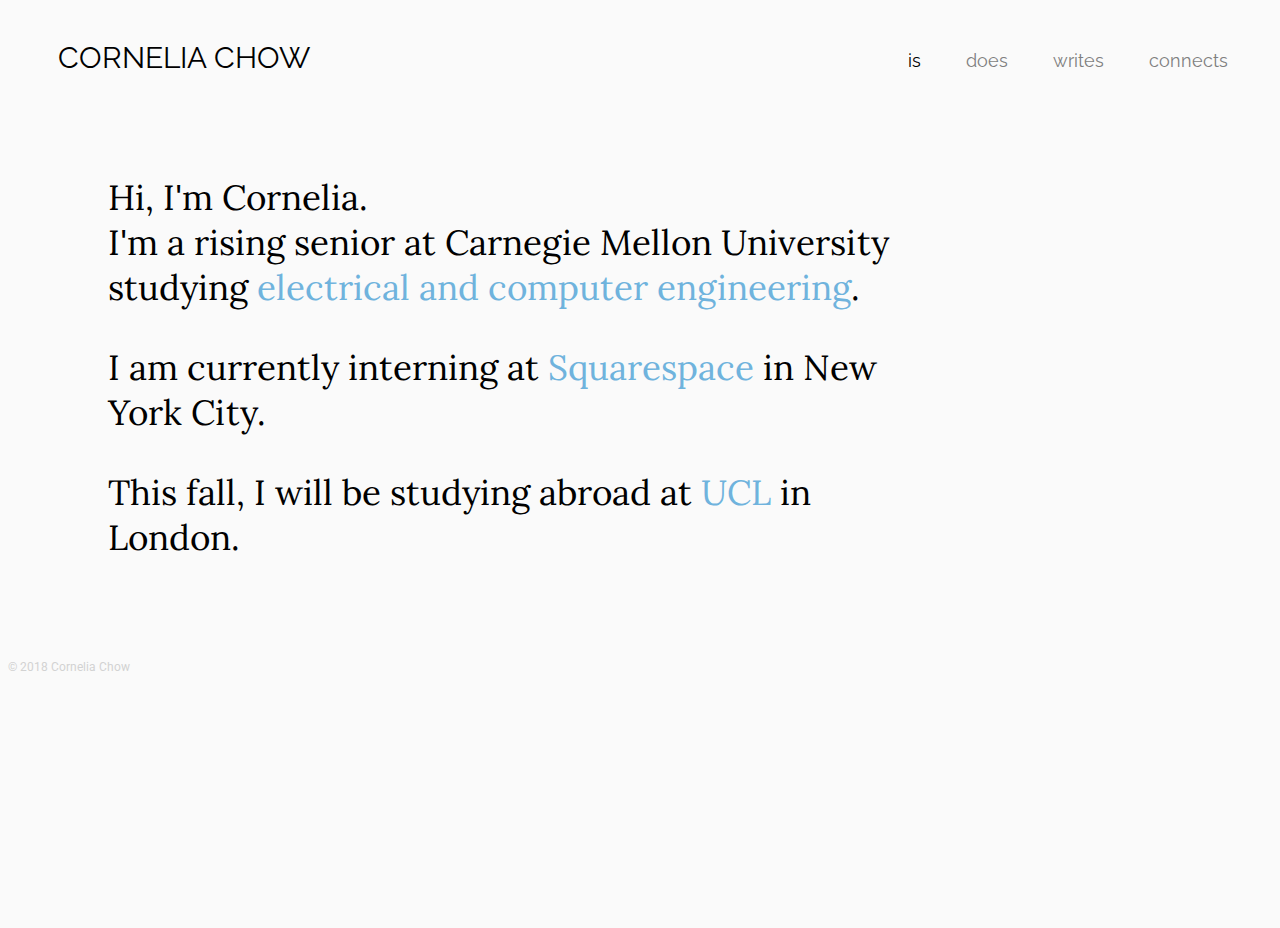
==== index.html @ 6d76d2f9 "updated footer anchor for homepage" ====
<!DOCTYPE html>
<html>
  <head>
    <title>Cornelia Chow</title>
    <meta charset="UTF-8">
    <meta name="viewport" content="width=device-width">
    <meta name="author" content="Cornelia Chow">
    <link rel="stylesheet" type="text/css" href="./css/index.css">
    <link href="https://fonts.googleapis.com/css?family=Raleway" rel="stylesheet">
    <link href="https://fonts.googleapis.com/css?family=Lora" rel="stylesheet">
    <link href="https://fonts.googleapis.com/css?family=Roboto" rel="stylesheet">
    <script src="https://ajax.googleapis.com/ajax/libs/jquery/3.3.1/jquery.min.js"></script>
    <script type="text/javascript" src="index.js"></script>
  </head>

  <body>
    <!-- progress scroll border -->
    <div class="border-top"></div>
    <div class="border-right"></div>
    <div class="border-bottom"></div>
    <div class="border-left"></div>

    <div class="header">
      <a href="/"><div class="logo unselectable">Cornelia Chow</div></a>
      <div class="nav unselectable" id="nav">
        <a href="javascript:void(0);" class="navCloseBtn" id="navCloseBtn" onclick="navClose()">&#10005;</a>
        <a href="javascript:void(0);" class="navOpenBtn" id="navOpenBtn" onclick="navOpen()">&#9776;</a>
        <a style="color: #000">is</a>
        <a href="works.html">does</a>
        <a href="blog.html">writes</a>
        <a href="connects.html">connects</a>
      </div>
    </div>
    
    <div id="main">
      <section id="intro">
        <p>Hi, I'm Cornelia.<br>
          I'm a rising senior at Carnegie Mellon University studying <a href="https://www.ece.cmu.edu/">electrical and computer engineering</a>.</p>
        <p>I am currently interning at <a href="https://www.squarespace.com/">Squarespace</a> in New York City.</p>
        <p>This fall, I will be studying abroad at <a href="http://www.ucl.ac.uk/">UCL</a> in London.</p>
      </section>

      <div id="footer">
        &copy; 2018 Cornelia Chow
      </div>
    </div>
  </body>
</html>
---- css/index.css ----
html {
  background-color: #fafafa;
}

body {
  height: 100vh;
  width: 100vw;
}

.unselectable {
  -webkit-touch-callout: none;
  -webkit-user-select: none;
  -khtml-user-select: none;
  -moz-user-select: none;
  -ms-user-select: none;
  user-select: none;
}

a:-webkit-any-link {
  color: inherit;
  cursor: pointer; 
  text-decoration: none;
}

.header {
  display: flex;
  justify-content: space-between;
  margin: 20px;
  /*position: fixed;*/
}

.logo {
  font-family: 'Raleway', sans-serif;
  font-size: 30px;
  text-transform: uppercase;
  margin: 20px 0 0 30px;
}

/* navigation start */
.nav {
  margin: 30px 20px 0px 0px;
  font-family: 'Raleway', sans-serif;
  font-size: 18px;
  color: #7f7f7f;
}
.nav a {
  margin: 0 20px 0 20px;
  text-decoration: none;
}
.nav a:hover {
  color: #6FB3DD;
}
.navOpenBtn,
.navCloseBtn {
  display: none;
  color: #000;
}

@media screen and (max-width: 800px) {
  .nav {
    float: right;
  }
  .nav a {
    display: none;
  }
  .nav a.navOpenBtn {
    float: right;
    display: block;
  }
  .nav a.navCloseBtn {
    float: right;
    display: none;
  }
  .nav.nav-open {
    position: relative;
  }
  .nav.nav-open a {
    float: none;
    display: block;
    text-align: right;
  }
  .nav.nav-open a.navOpenBtn {
    position: relative;
    right: 0;
    top: 0;
  }
}
/* navigation end */

#intro {
  margin: 100px;
  max-width: 800px;
  font-family: 'Lora', serif;
  font-size: 35px;
}
#intro a {
  color: #6FB3DD;
}

#connects {
  margin: 100px;
}

.social {
  width: 30px;
  height: 30px;
  margin: 10px;
}

#footer {
  positon: absolute;
  bottom: 8px;
  width: 100%;
  color: #d2d2d2;
  font-family: 'Roboto', sans-serif;
  font-size: 12px;
}


/* progress scroll border start */
.border-top,
.border-bottom {
  position: fixed;
  height: 8px;
  background-color: #6FB3DD;
  z-index: 900;
  width: 0%;
}

.border-right,
.border-left {
  position: fixed;
  width: 8px;
  background-color: #6FB3DD;
  z-index: 900;
  height: 0%;
}

.border-top {
  top: 0;
  left: 0;
}

.border-right {
  top: 0;
  right: 0;
}

.border-bottom {
  bottom: 0;
  right: 0;
}

.border-left {
  bottom: 0;
  left: 0;
}
/* progress scroll border end */
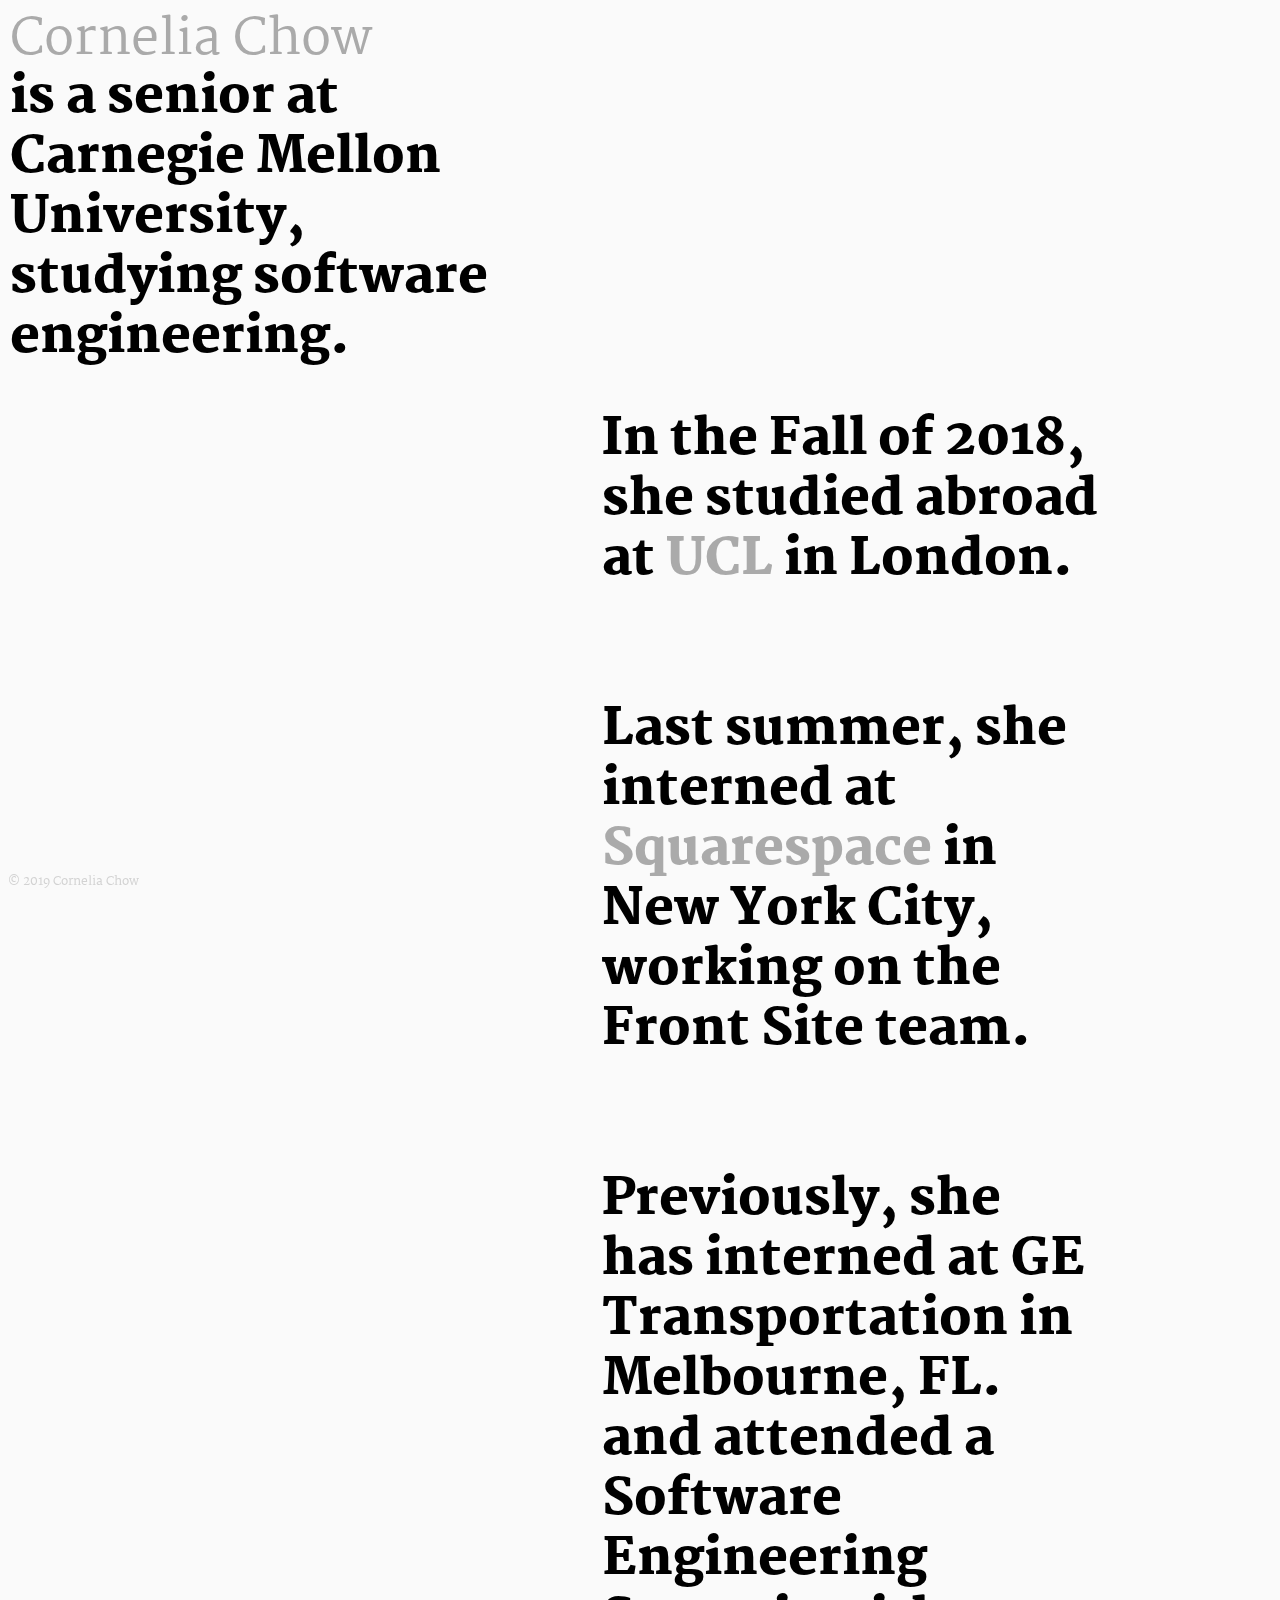
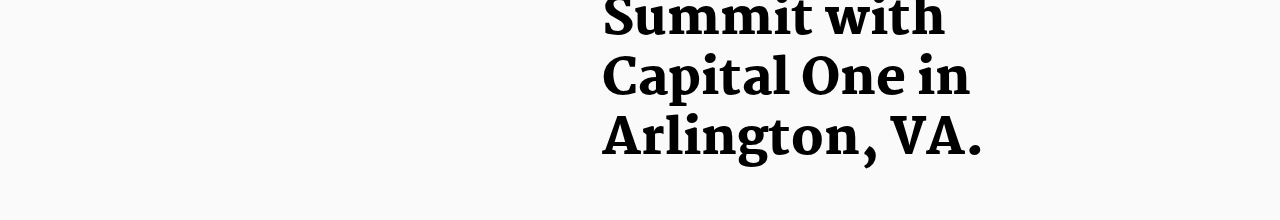
==== commit 1ad7d94c: "big overhaul - plain website, fixed logo scroll" ====
--- a/index.html
+++ b/index.html
@@ -6,11 +6,12 @@
     <meta name="viewport" content="width=device-width">
     <meta name="author" content="Cornelia Chow">
     <link rel="stylesheet" type="text/css" href="./css/index.css">
-    <link href="https://fonts.googleapis.com/css?family=Raleway" rel="stylesheet">
+    <link href="https://fonts.googleapis.com/css?family=Martel:900" rel="stylesheet">
     <link href="https://fonts.googleapis.com/css?family=Lora" rel="stylesheet">
     <link href="https://fonts.googleapis.com/css?family=Roboto" rel="stylesheet">
     <script src="https://ajax.googleapis.com/ajax/libs/jquery/3.3.1/jquery.min.js"></script>
-    <script type="text/javascript" src="index.js"></script>
+    <script type="text/javascript" src="./js/index.js"></script>
+    <link rel="icon" href="/img/favicon.PNG">
   </head>
 
   <body>
@@ -22,27 +23,37 @@
 
     <div class="header">
       <a href="/"><div class="logo unselectable">Cornelia Chow</div></a>
-      <div class="nav unselectable" id="nav">
+      <!-- <div class="nav unselectable" id="nav">
         <a href="javascript:void(0);" class="navCloseBtn" id="navCloseBtn" onclick="navClose()">&#10005;</a>
         <a href="javascript:void(0);" class="navOpenBtn" id="navOpenBtn" onclick="navOpen()">&#9776;</a>
         <a style="color: #000">is</a>
         <a href="works.html">does</a>
         <a href="blog.html">writes</a>
         <a href="connects.html">connects</a>
-      </div>
+      </div> -->
     </div>
     
-    <div id="main">
-      <section id="intro">
-        <p>Hi, I'm Cornelia.<br>
-          I'm a rising senior at Carnegie Mellon University studying <a href="https://www.ece.cmu.edu/">electrical and computer engineering</a>.</p>
-        <p>I am currently interning at <a href="https://www.squarespace.com/">Squarespace</a> in New York City.</p>
-        <p>This fall, I will be studying abroad at <a href="http://www.ucl.ac.uk/">UCL</a> in London.</p>
-      </section>
+    <div id="intro" class="body-content">
+      <p>is a senior at Carnegie Mellon University, studying software engineering.</p>
+    </div>
 
-      <div id="footer">
-        &copy; 2018 Cornelia Chow
+    <div class="column-right">
+      <div class="body-content">
+        <p>In the Fall of 2018, she studied abroad at <a href="www.ucl.ac.uk">UCL</a> in London.</p>
       </div>
+
+      <div class="body-content">
+        <p>Last summer, she interned at <a href="www.squarespace.com">Squarespace</a> in New York City, working on the Front Site team.</p>
+      </div>
+
+      <div class="body-content">
+          <p>Previously, she has interned at GE Transportation in Melbourne, FL.
+            and attended a Software Engineering Summit with Capital One in Arlington, VA.</p>
+        </div>
+    </div>
+    
+    <div id="footer">
+        &copy; 2019 Cornelia Chow
     </div>
   </body>
 </html>--- a/css/index.css
+++ b/css/index.css
@@ -5,6 +5,12 @@
 body {
   height: 100vh;
   width: 100vw;
+}
+
+@font-face {
+  font-family: "Frontage Regular";
+  src: url("css/fonts/Frontage-Regular.eot");
+  src: url("css/fonts/Frontage-Regular.otf") format("opentype");
 }
 
 .unselectable {
@@ -25,21 +31,28 @@
 .header {
   display: flex;
   justify-content: space-between;
-  margin: 20px;
-  /*position: fixed;*/
+  /* margin: 20px; */
+  /* position: fixed; */
 }
 
 .logo {
-  font-family: 'Raleway', sans-serif;
-  font-size: 30px;
-  text-transform: uppercase;
-  margin: 20px 0 0 30px;
+  box-sizing: border-box;
+  font-family: 'Martel', serif;
+  font-size: 50px;
+  /* text-transform: uppercase; */
+  /* font-weight: 900; */
+  position: fixed;
+  top: 0;
+  left: 0;
+  margin: 10px;
+  line-height: 1.2em;
+  color: #aaaaaa
 }
 
 /* navigation start */
-.nav {
+/* .nav {
   margin: 30px 20px 0px 0px;
-  font-family: 'Raleway', sans-serif;
+  font-family: 'Martel', serif;
   font-size: 18px;
   color: #7f7f7f;
 }
@@ -48,7 +61,7 @@
   text-decoration: none;
 }
 .nav a:hover {
-  color: #6FB3DD;
+  color: #FFF8AD;
 }
 .navOpenBtn,
 .navCloseBtn {
@@ -84,17 +97,28 @@
     right: 0;
     top: 0;
   }
-}
+} */
 /* navigation end */
 
-#intro {
-  margin: 100px;
-  max-width: 800px;
-  font-family: 'Lora', serif;
-  font-size: 35px;
+.column-right {
+  position: absolute;
+  left: 600px;
+  top: 350px;
 }
-#intro a {
-  color: #6FB3DD;
+
+.body-content {
+  display: flex;
+  left: 0;
+  top: 80px;
+  margin: 10px 0 0 2px;
+  max-width: 500px;
+  font-family: 'Martel', serif;
+  font-weight: 900;
+  font-size: 50px;
+  line-height: 1.2em;
+}
+.body-content a {
+  color: #aaaaaa;
 }
 
 #connects {
@@ -102,17 +126,17 @@
 }
 
 .social {
-  width: 30px;
-  height: 30px;
-  margin: 10px;
+  width: 50px;
+  height: 50px;
+  margin: 20px;
 }
 
 #footer {
-  positon: absolute;
+  position: fixed;
   bottom: 8px;
   width: 100%;
   color: #d2d2d2;
-  font-family: 'Roboto', sans-serif;
+  font-family: 'Martel', serif;
   font-size: 12px;
 }
 
@@ -122,7 +146,7 @@
 .border-bottom {
   position: fixed;
   height: 8px;
-  background-color: #6FB3DD;
+  background-color: #aaaaaa;
   z-index: 900;
   width: 0%;
 }
@@ -131,7 +155,7 @@
 .border-left {
   position: fixed;
   width: 8px;
-  background-color: #6FB3DD;
+  background-color: #aaaaaa;
   z-index: 900;
   height: 0%;
 }
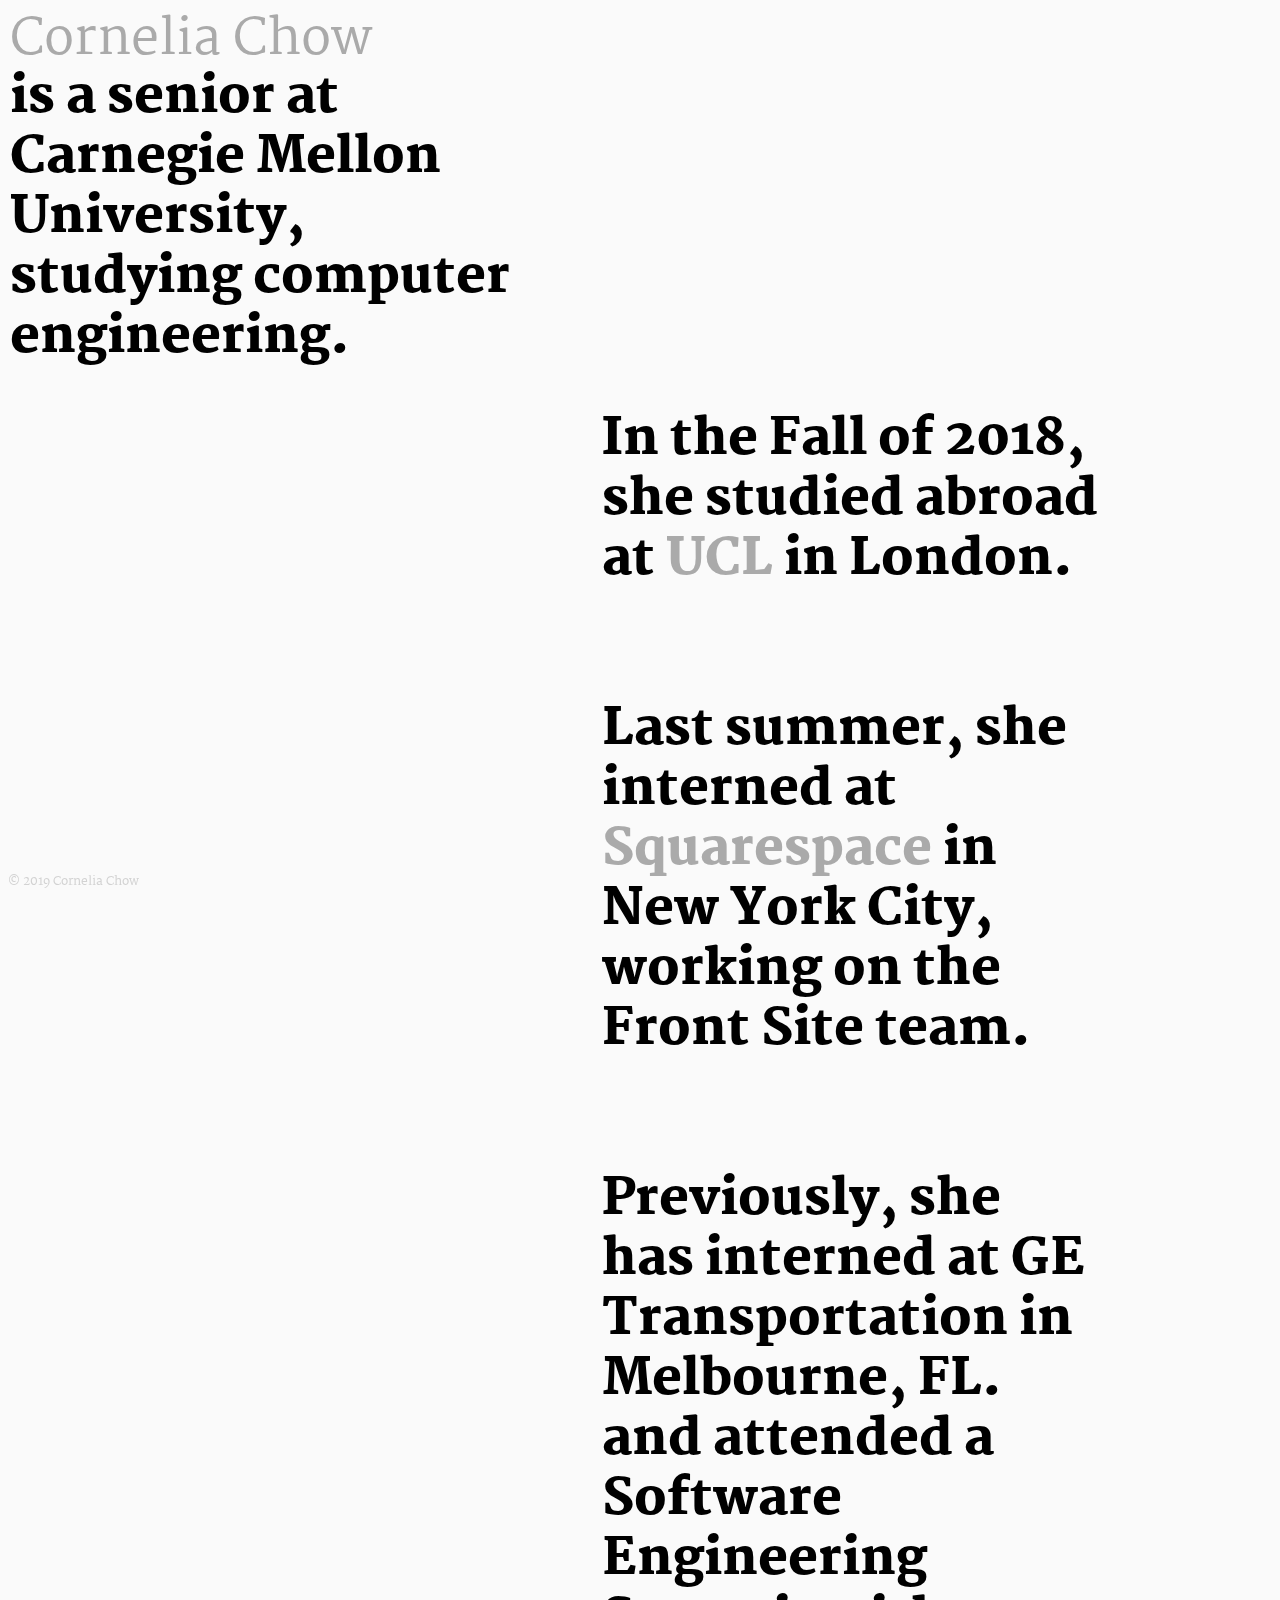
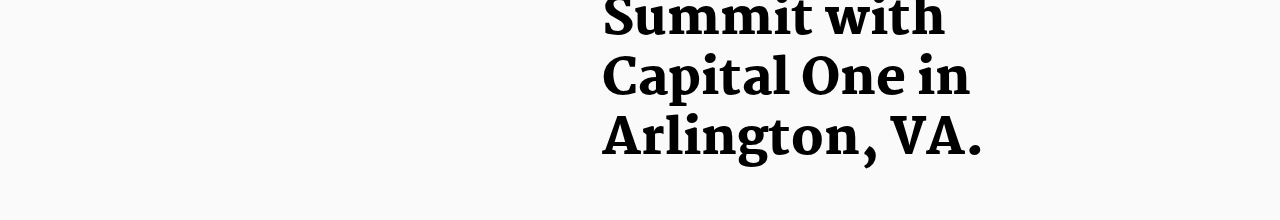
==== commit d2a5f253: "change intro text" ====
--- a/index.html
+++ b/index.html
@@ -34,7 +34,7 @@
     </div>
     
     <div id="intro" class="body-content">
-      <p>is a senior at Carnegie Mellon University, studying software engineering.</p>
+      <p>is a senior at Carnegie Mellon University, studying computer engineering.</p>
     </div>
 
     <div class="column-right">
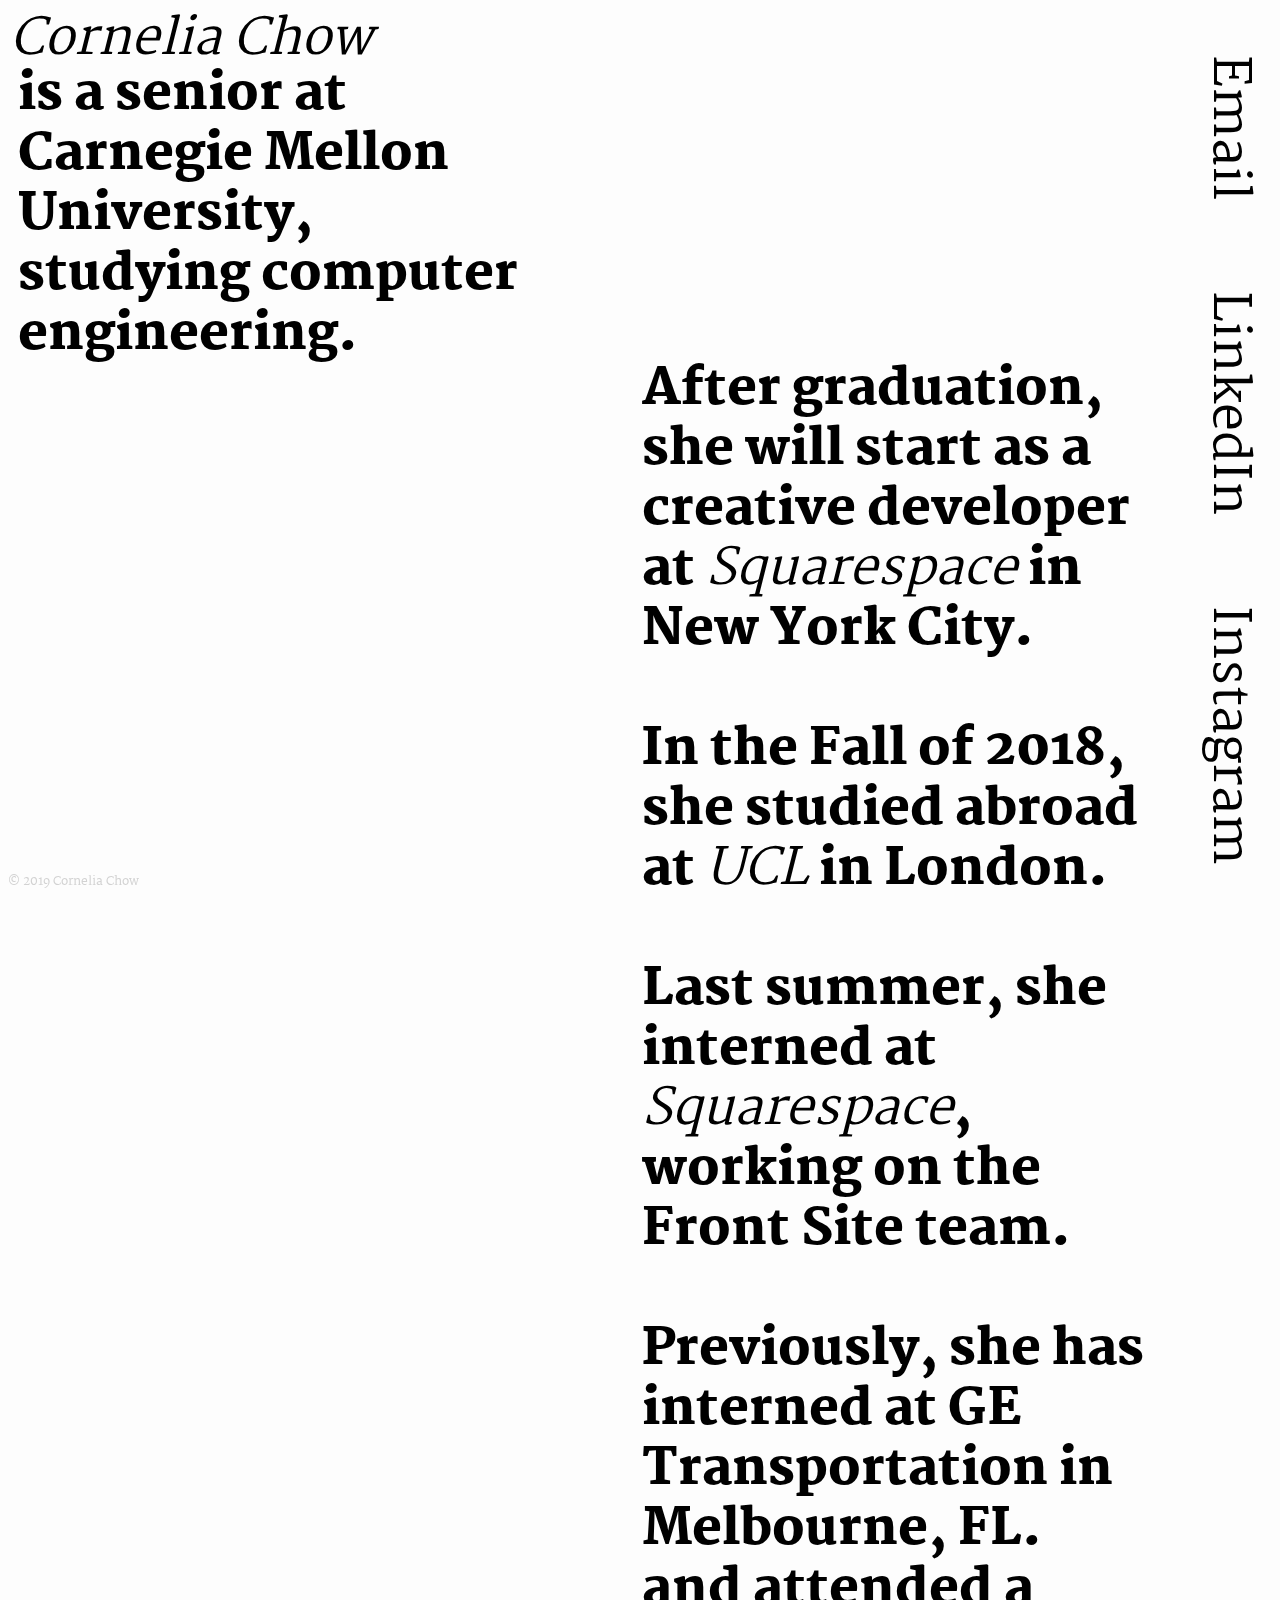
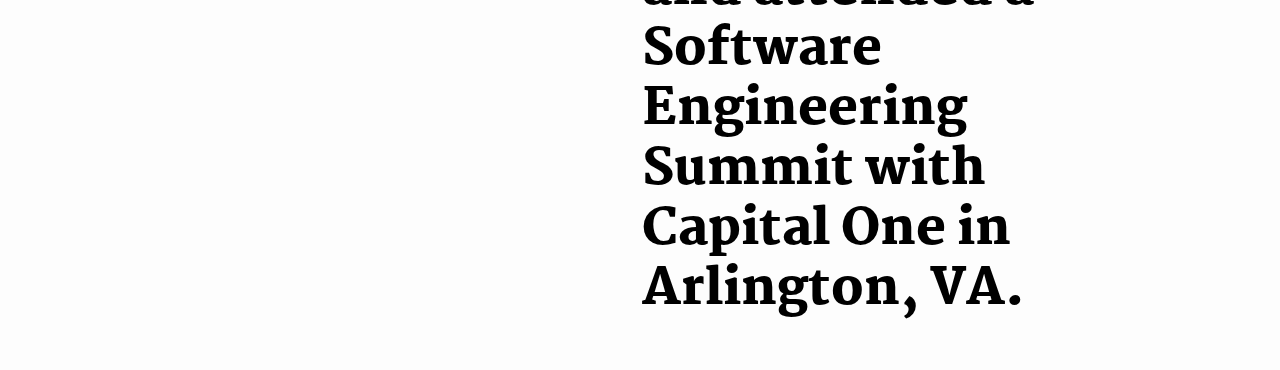
==== commit 464aa7ce: "update content, links, add social links" ====
--- a/index.html
+++ b/index.html
@@ -6,6 +6,7 @@
     <meta name="viewport" content="width=device-width">
     <meta name="author" content="Cornelia Chow">
     <link rel="stylesheet" type="text/css" href="./css/index.css">
+    <link href="https://fonts.googleapis.com/css?family=Martel:400" rel="stylesheet">
     <link href="https://fonts.googleapis.com/css?family=Martel:900" rel="stylesheet">
     <link href="https://fonts.googleapis.com/css?family=Lora" rel="stylesheet">
     <link href="https://fonts.googleapis.com/css?family=Roboto" rel="stylesheet">
@@ -23,14 +24,6 @@
 
     <div class="header">
       <a href="/"><div class="logo unselectable">Cornelia Chow</div></a>
-      <!-- <div class="nav unselectable" id="nav">
-        <a href="javascript:void(0);" class="navCloseBtn" id="navCloseBtn" onclick="navClose()">&#10005;</a>
-        <a href="javascript:void(0);" class="navOpenBtn" id="navOpenBtn" onclick="navOpen()">&#9776;</a>
-        <a style="color: #000">is</a>
-        <a href="works.html">does</a>
-        <a href="blog.html">writes</a>
-        <a href="connects.html">connects</a>
-      </div> -->
     </div>
     
     <div id="intro" class="body-content">
@@ -39,11 +32,15 @@
 
     <div class="column-right">
       <div class="body-content">
+        <p>After graduation, she will start as a creative developer at <a href="www.squarespace.com">Squarespace</a> in New York City.</p>
+      </div>
+
+      <div class="body-content">
         <p>In the Fall of 2018, she studied abroad at <a href="www.ucl.ac.uk">UCL</a> in London.</p>
       </div>
 
       <div class="body-content">
-        <p>Last summer, she interned at <a href="www.squarespace.com">Squarespace</a> in New York City, working on the Front Site team.</p>
+        <p>Last summer, she interned at <a href="www.squarespace.com">Squarespace</a>, working on the Front Site team.</p>
       </div>
 
       <div class="body-content">
@@ -51,6 +48,12 @@
             and attended a Software Engineering Summit with Capital One in Arlington, VA.</p>
         </div>
     </div>
+
+    <div class="social">
+      <a href="mailto:cornelia.chow@gmail.com">Email</a>
+      <a href="https://www.linkedin.com/in/chowcornelia">LinkedIn</a>
+      <a href="https://www.instagram.com/cornchow">Instagram</a>
+    </div>
     
     <div id="footer">
         &copy; 2019 Cornelia Chow
--- a/css/index.css
+++ b/css/index.css
@@ -1,5 +1,5 @@
 html {
-  background-color: #fafafa;
+  background-color: #fdfdfd;
 }
 
 body {
@@ -7,11 +7,15 @@
   width: 100vw;
 }
 
-@font-face {
+p {
+  margin-block-start: 0;
+}
+
+/* @font-face {
   font-family: "Frontage Regular";
   src: url("css/fonts/Frontage-Regular.eot");
   src: url("css/fonts/Frontage-Regular.otf") format("opentype");
-}
+} */
 
 .unselectable {
   -webkit-touch-callout: none;
@@ -31,104 +35,75 @@
 .header {
   display: flex;
   justify-content: space-between;
-  /* margin: 20px; */
-  /* position: fixed; */
 }
 
 .logo {
   box-sizing: border-box;
   font-family: 'Martel', serif;
   font-size: 50px;
-  /* text-transform: uppercase; */
-  /* font-weight: 900; */
+  font-style: italic;
+  font-weight: 400;
   position: fixed;
   top: 0;
   left: 0;
   margin: 10px;
   line-height: 1.2em;
-  color: #aaaaaa
 }
 
-/* navigation start */
-/* .nav {
-  margin: 30px 20px 0px 0px;
-  font-family: 'Martel', serif;
-  font-size: 18px;
-  color: #7f7f7f;
-}
-.nav a {
-  margin: 0 20px 0 20px;
-  text-decoration: none;
-}
-.nav a:hover {
-  color: #FFF8AD;
-}
-.navOpenBtn,
-.navCloseBtn {
-  display: none;
-  color: #000;
+.logo:hover {
+  font-style: normal;
 }
 
-@media screen and (max-width: 800px) {
-  .nav {
-    float: right;
-  }
-  .nav a {
-    display: none;
-  }
-  .nav a.navOpenBtn {
-    float: right;
-    display: block;
-  }
-  .nav a.navCloseBtn {
-    float: right;
-    display: none;
-  }
-  .nav.nav-open {
-    position: relative;
-  }
-  .nav.nav-open a {
-    float: none;
-    display: block;
-    text-align: right;
-  }
-  .nav.nav-open a.navOpenBtn {
-    position: relative;
-    right: 0;
-    top: 0;
-  }
-} */
-/* navigation end */
+#intro {
+  position: fixed;
+  margin: 10px;
+  top: 55px;
+  width: 40%;
+  max-width: 500px;
+}
 
 .column-right {
   position: absolute;
-  left: 600px;
+  left: 50%;
   top: 350px;
+  width: 40%;
+  max-width: 510px;
 }
 
 .body-content {
   display: flex;
-  left: 0;
   top: 80px;
   margin: 10px 0 0 2px;
-  max-width: 500px;
   font-family: 'Martel', serif;
   font-weight: 900;
   font-size: 50px;
   line-height: 1.2em;
 }
 .body-content a {
-  color: #aaaaaa;
+  font-weight: 400;
+  font-style: italic;
 }
-
-#connects {
-  margin: 100px;
+.body-content a:hover {
+  font-style: normal;
 }
 
 .social {
-  width: 50px;
-  height: 50px;
-  margin: 20px;
+  position: fixed;
+  right: 0;
+  top: 0;
+  margin: 10px;
+  height: 100%;
+  font-family: 'Martel', serif;
+  font-weight: 400;
+  font-size: 50px;
+  writing-mode: vertical-rl;
+  text-orientation: mixed;
+  display: flex;
+  justify-content: space-around;
+}
+
+.social a:hover {
+  font-style: italic;
 }
 
 #footer {
@@ -146,7 +121,7 @@
 .border-bottom {
   position: fixed;
   height: 8px;
-  background-color: #aaaaaa;
+  background-color: #FFF8AD;
   z-index: 900;
   width: 0%;
 }
@@ -155,7 +130,7 @@
 .border-left {
   position: fixed;
   width: 8px;
-  background-color: #aaaaaa;
+  background-color: #FFF8AD;
   z-index: 900;
   height: 0%;
 }
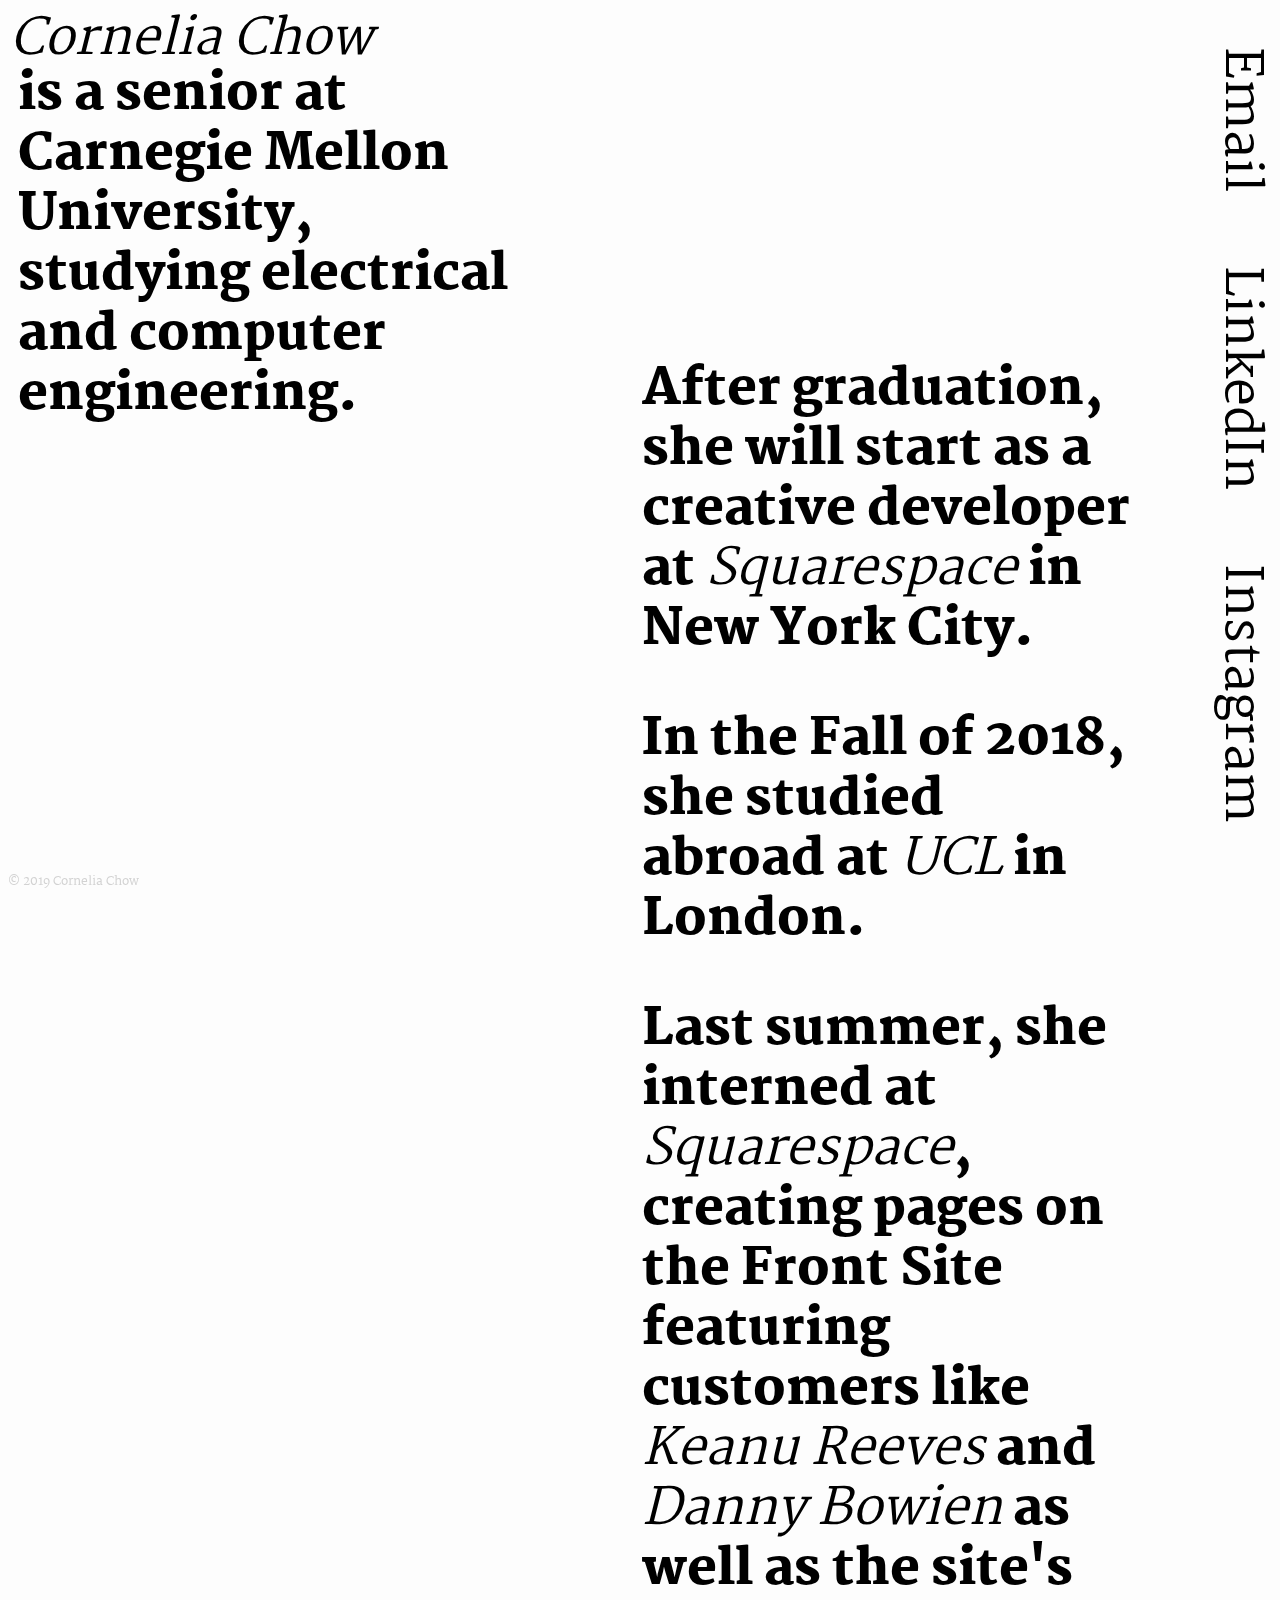
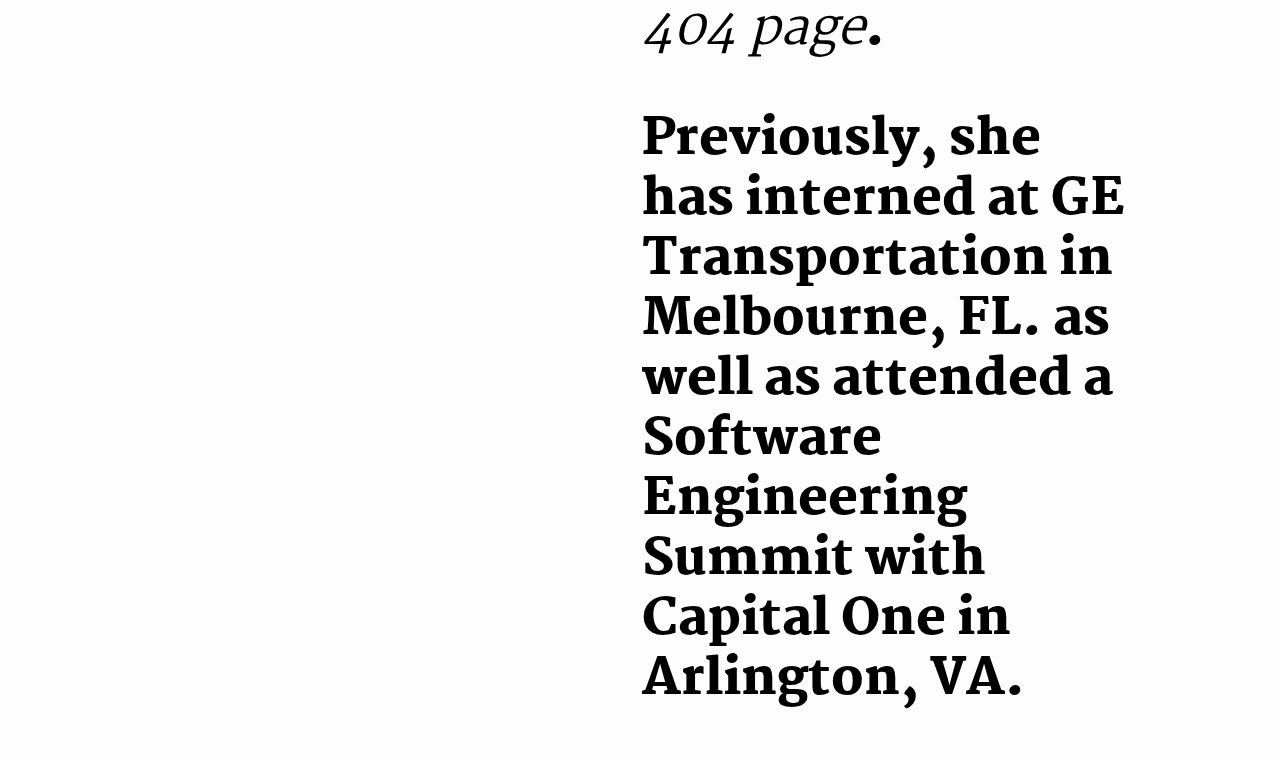
==== commit 4ef44bd9: "mobile version" ====
--- a/index.html
+++ b/index.html
@@ -22,37 +22,37 @@
     <div class="border-bottom"></div>
     <div class="border-left"></div>
 
-    <div class="header">
+    <div class="container">
       <a href="/"><div class="logo unselectable">Cornelia Chow</div></a>
-    </div>
     
-    <div id="intro" class="body-content">
-      <p>is a senior at Carnegie Mellon University, studying computer engineering.</p>
-    </div>
-
-    <div class="column-right">
-      <div class="body-content">
-        <p>After graduation, she will start as a creative developer at <a href="www.squarespace.com">Squarespace</a> in New York City.</p>
+      <div id="intro" class="body-content">
+        <p>is a senior at Carnegie Mellon University, studying electrical and computer engineering.</p>
       </div>
 
-      <div class="body-content">
-        <p>In the Fall of 2018, she studied abroad at <a href="www.ucl.ac.uk">UCL</a> in London.</p>
+      <div class="column-right">
+        <div class="body-content">
+          <p>After graduation, she will start as a creative developer at <a href="www.squarespace.com">Squarespace</a> in New York City.</p>
+        </div>
+
+        <div class="body-content">
+          <p>In the Fall of 2018, she studied abroad at <a href="www.ucl.ac.uk">UCL</a> in London.</p>
+        </div>
+
+        <div class="body-content">
+          <p>Last summer, she interned at <a href="www.squarespace.com">Squarespace</a>, creating pages on the Front Site featuring customers like <a href="https://www.squarespace.com/customers/keanu-reeves">Keanu Reeves</a> and <a href="https://www.squarespace.com/customers/Danny-Bowien">Danny Bowien</a> as well as the site's <a href="https://www.squarespace.com/moved">404 page</a>.</p>
+        </div>
+
+        <div class="body-content">
+            <p>Previously, she has interned at GE Transportation in Melbourne, FL.
+              as well as attended a Software Engineering Summit with Capital One in Arlington, VA.</p>
+        </div>
       </div>
 
-      <div class="body-content">
-        <p>Last summer, she interned at <a href="www.squarespace.com">Squarespace</a>, working on the Front Site team.</p>
+      <div class="social">
+        <a href="mailto:cornelia.chow@gmail.com">Email</a>
+        <a href="https://www.linkedin.com/in/chowcornelia">LinkedIn</a>
+        <a href="https://www.instagram.com/cornchow">Instagram</a>
       </div>
-
-      <div class="body-content">
-          <p>Previously, she has interned at GE Transportation in Melbourne, FL.
-            and attended a Software Engineering Summit with Capital One in Arlington, VA.</p>
-        </div>
-    </div>
-
-    <div class="social">
-      <a href="mailto:cornelia.chow@gmail.com">Email</a>
-      <a href="https://www.linkedin.com/in/chowcornelia">LinkedIn</a>
-      <a href="https://www.instagram.com/cornchow">Instagram</a>
     </div>
     
     <div id="footer">
--- a/css/index.css
+++ b/css/index.css
@@ -5,6 +5,7 @@
 body {
   height: 100vh;
   width: 100vw;
+  overflow-x: hidden;
 }
 
 p {
@@ -32,15 +33,15 @@
   text-decoration: none;
 }
 
-.header {
+.container {
   display: flex;
-  justify-content: space-between;
+  flex-direction: column;
 }
 
 .logo {
   box-sizing: border-box;
   font-family: 'Martel', serif;
-  font-size: 50px;
+  font-size: 35px;
   font-style: italic;
   font-weight: 400;
   position: fixed;
@@ -55,55 +56,92 @@
 }
 
 #intro {
-  position: fixed;
-  margin: 10px;
-  top: 55px;
-  width: 40%;
-  max-width: 500px;
-}
-
-.column-right {
-  position: absolute;
-  left: 50%;
-  top: 350px;
-  width: 40%;
-  max-width: 510px;
+  padding-top: 40px;
 }
 
 .body-content {
-  display: flex;
-  top: 80px;
-  margin: 10px 0 0 2px;
+  margin-left: 6px;
   font-family: 'Martel', serif;
   font-weight: 900;
-  font-size: 50px;
+  font-size: 35px;
   line-height: 1.2em;
+  width: calc(100% - 16px);
 }
+
 .body-content a {
   font-weight: 400;
   font-style: italic;
 }
-.body-content a:hover {
-  font-style: normal;
+
+.column-right {
+  position: relative;
 }
 
 .social {
-  position: fixed;
-  right: 0;
-  top: 0;
-  margin: 10px;
-  height: 100%;
+  box-sizing: border-box;
+  line-height: 1.2em;
+  margin: 0 0 0 6px;
+  padding-bottom: 50px;
   font-family: 'Martel', serif;
   font-weight: 400;
-  font-size: 50px;
-  writing-mode: vertical-rl;
-  text-orientation: mixed;
+  font-size: 35px;
   display: flex;
-  justify-content: space-around;
+  flex-direction: column;
 }
 
-.social a:hover {
-  font-style: italic;
+@media only screen and (min-width: 376px) {
+  .container {
+    flex-direction: column;
+  }
+
+  .logo {
+    font-size: 50px;
+  }
+
+  #intro {
+    position: fixed;
+    margin: 10px;
+    padding-top: 0;
+    top: 55px;
+    width: 40%;
+    max-width: 500px;
+  }
+
+  .column-right {
+    position: absolute;
+    left: 50%;
+    top: 350px;
+    width: 40%;
+    max-width: 510px;
+  }
+
+  .body-content {
+    top: 80px;
+    margin: 10px 0 0 2px;
+    font-size: 50px;
+  }
+
+  .body-content a:hover {
+    font-style: normal;
+  }
+
+  .social {
+    display: flex;
+    flex-direction: row;
+    justify-content: space-around;
+    position: fixed;
+    right: 0;
+    top: 0;
+    margin: 10px;
+    height: 100%;
+    font-size: 50px;
+    writing-mode: vertical-rl;
+    text-orientation: mixed;
+  }
+
+  .social a:hover {
+    font-style: italic;
+  }
 }
 
 #footer {
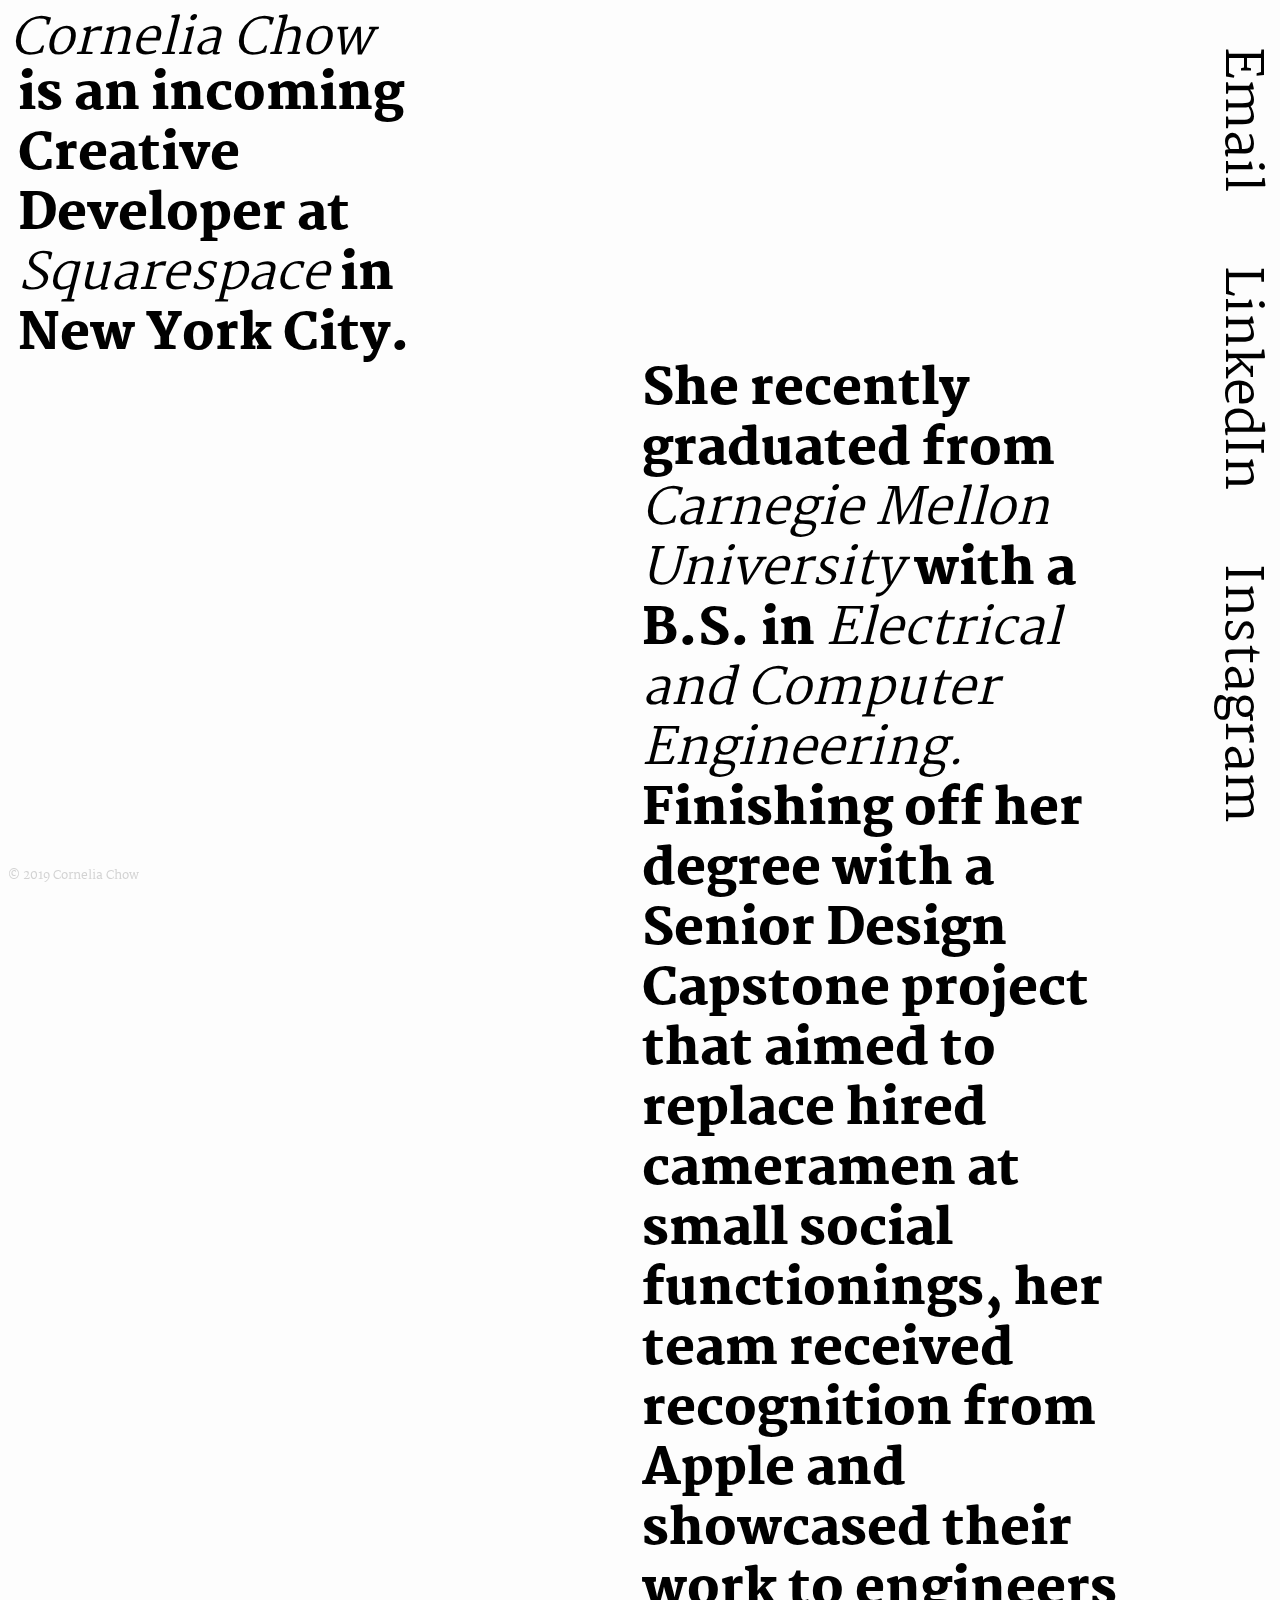
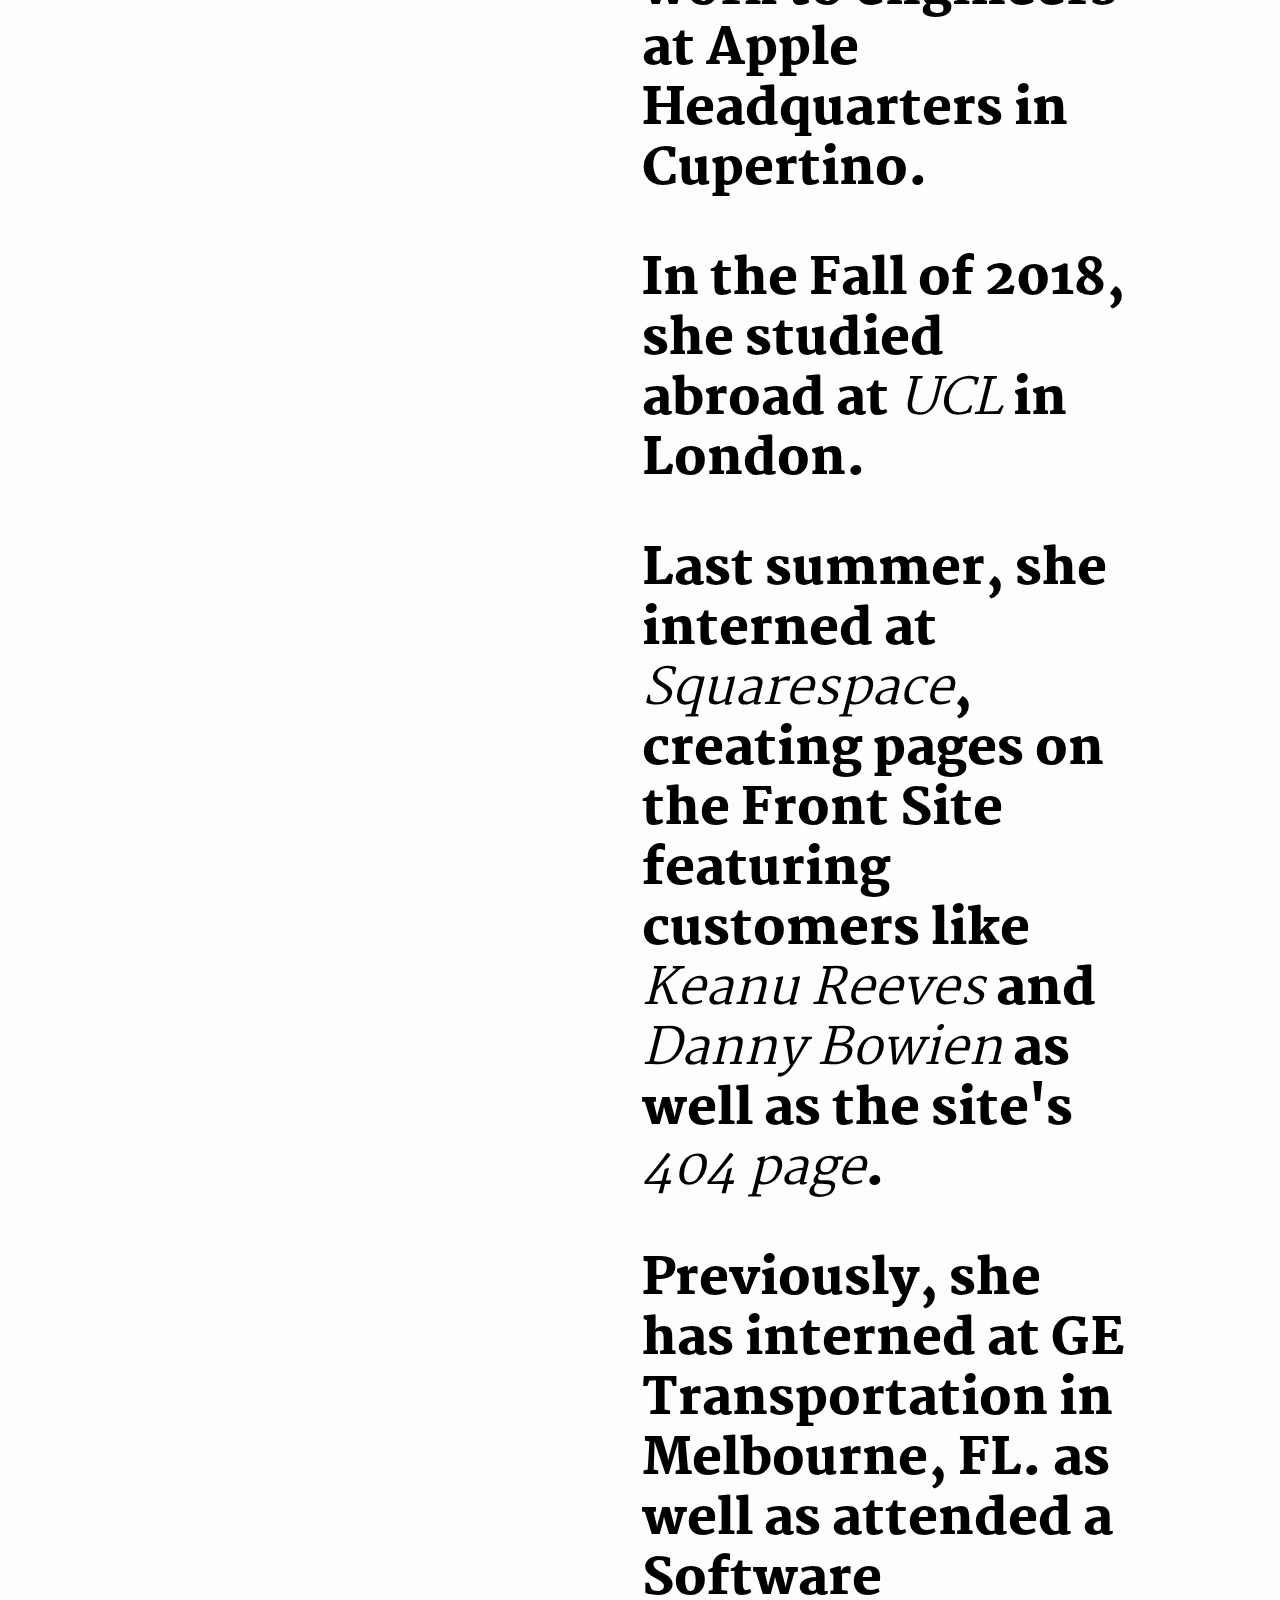
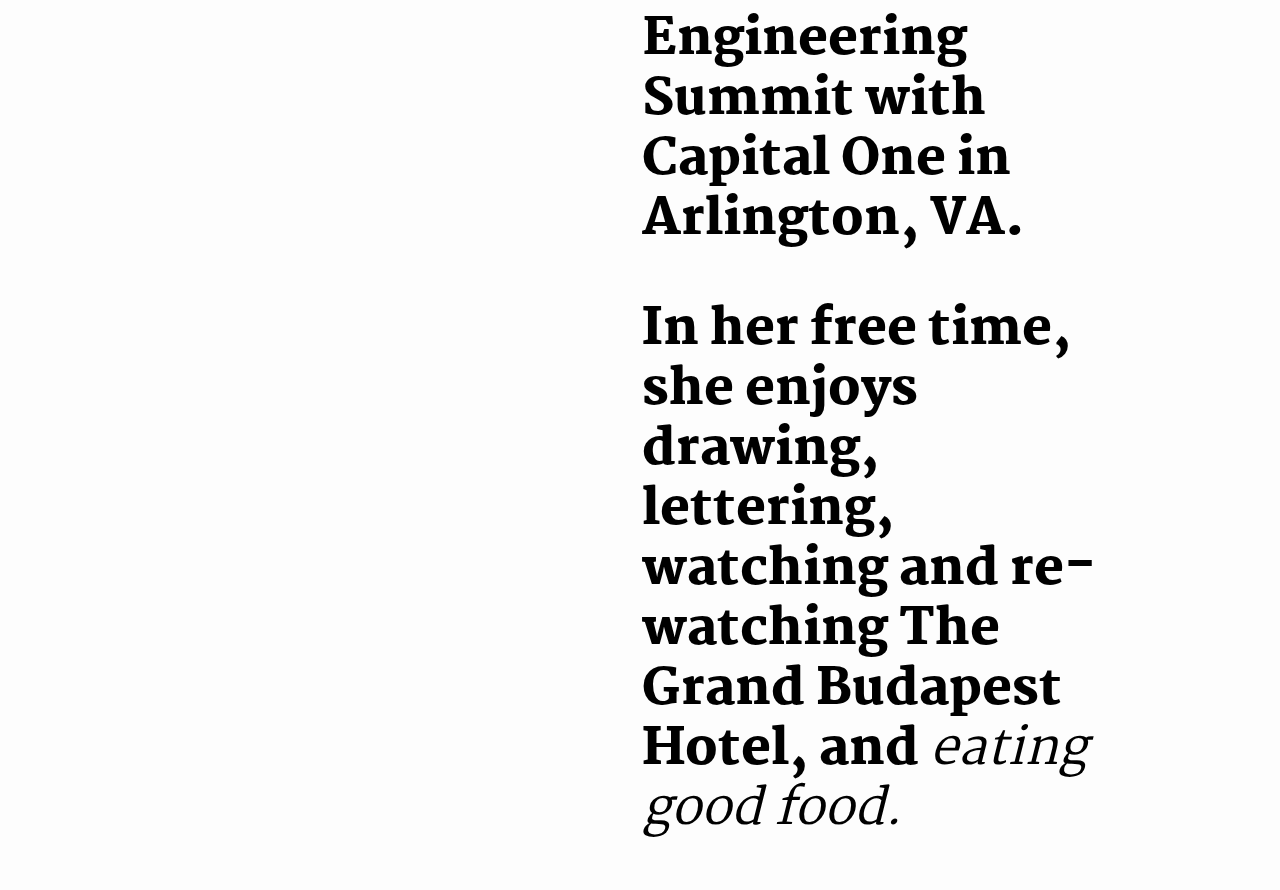
==== commit 9f0b6f1b: "graduated! updates to homepage" ====
--- a/index.html
+++ b/index.html
@@ -24,27 +24,32 @@
 
     <div class="container">
       <a href="/"><div class="logo unselectable">Cornelia Chow</div></a>
-    
+
       <div id="intro" class="body-content">
-        <p>is a senior at Carnegie Mellon University, studying electrical and computer engineering.</p>
+        <p>is an incoming Creative Developer at <a href="https://www.squarespace.com">Squarespace</a> in New York City.</p>
       </div>
 
       <div class="column-right">
         <div class="body-content">
-          <p>After graduation, she will start as a creative developer at <a href="www.squarespace.com">Squarespace</a> in New York City.</p>
+          <p>She recently graduated from <a href="https://www.cmu.edu">Carnegie Mellon University</a> with a B.S. in <a href="https://www.ece.cmu.edu/">Electrical and Computer Engineering.</a>
+            Finishing off her degree with a Senior Design Capstone project that aimed to replace hired cameramen at small social functionings, her team received recognition from Apple and showcased their work to engineers at Apple Headquarters in Cupertino.</p>
         </div>
 
         <div class="body-content">
-          <p>In the Fall of 2018, she studied abroad at <a href="www.ucl.ac.uk">UCL</a> in London.</p>
+          <p>In the Fall of 2018, she studied abroad at <a href="https://www.ucl.ac.uk">UCL</a> in London.</p>
         </div>
 
         <div class="body-content">
-          <p>Last summer, she interned at <a href="www.squarespace.com">Squarespace</a>, creating pages on the Front Site featuring customers like <a href="https://www.squarespace.com/customers/keanu-reeves">Keanu Reeves</a> and <a href="https://www.squarespace.com/customers/Danny-Bowien">Danny Bowien</a> as well as the site's <a href="https://www.squarespace.com/moved">404 page</a>.</p>
+          <p>Last summer, she interned at <a href="https://www.squarespace.com">Squarespace</a>, creating pages on the Front Site featuring customers like <a href="https://www.squarespace.com/customers/keanu-reeves">Keanu Reeves</a> and <a href="https://www.squarespace.com/customers/Danny-Bowien">Danny Bowien</a> as well as the site's <a href="https://www.squarespace.com/moved">404 page</a>.</p>
         </div>
 
         <div class="body-content">
-            <p>Previously, she has interned at GE Transportation in Melbourne, FL.
-              as well as attended a Software Engineering Summit with Capital One in Arlington, VA.</p>
+          <p>Previously, she has interned at GE Transportation in Melbourne, FL.
+            as well as attended a Software Engineering Summit with Capital One in Arlington, VA.</p>
+        </div>
+
+        <div class="body-content">
+          <p>In her free time, she enjoys drawing, lettering, watching and re-watching The Grand Budapest Hotel, and <a href="https://www.instagram.com/cornandotherfoods">eating good food.</a></p>
         </div>
       </div>
 
@@ -54,7 +59,7 @@
         <a href="https://www.instagram.com/cornchow">Instagram</a>
       </div>
     </div>
-    
+
     <div id="footer">
         &copy; 2019 Cornelia Chow
     </div>
--- a/css/index.css
+++ b/css/index.css
@@ -81,12 +81,20 @@
   box-sizing: border-box;
   line-height: 1.2em;
   margin: 0 0 0 6px;
-  padding-bottom: 50px;
+  padding-bottom: 1em;
   font-family: 'Martel', serif;
   font-weight: 400;
   font-size: 35px;
   display: flex;
   flex-direction: column;
+}
+
+#footer {
+  margin-bottom: 8px;
+  width: 100%;
+  color: #d2d2d2;
+  font-family: 'Martel', serif;
+  font-size: 12px;
 }
 
 @media only screen and (min-width: 376px) {
@@ -142,15 +150,12 @@
   .social a:hover {
     font-style: italic;
   }
-}
-
-#footer {
-  position: fixed;
-  bottom: 8px;
-  width: 100%;
-  color: #d2d2d2;
-  font-family: 'Martel', serif;
-  font-size: 12px;
+
+  #footer {
+    position: fixed;
+    bottom: 6px;
+    padding: 0;
+  }
 }
 
 
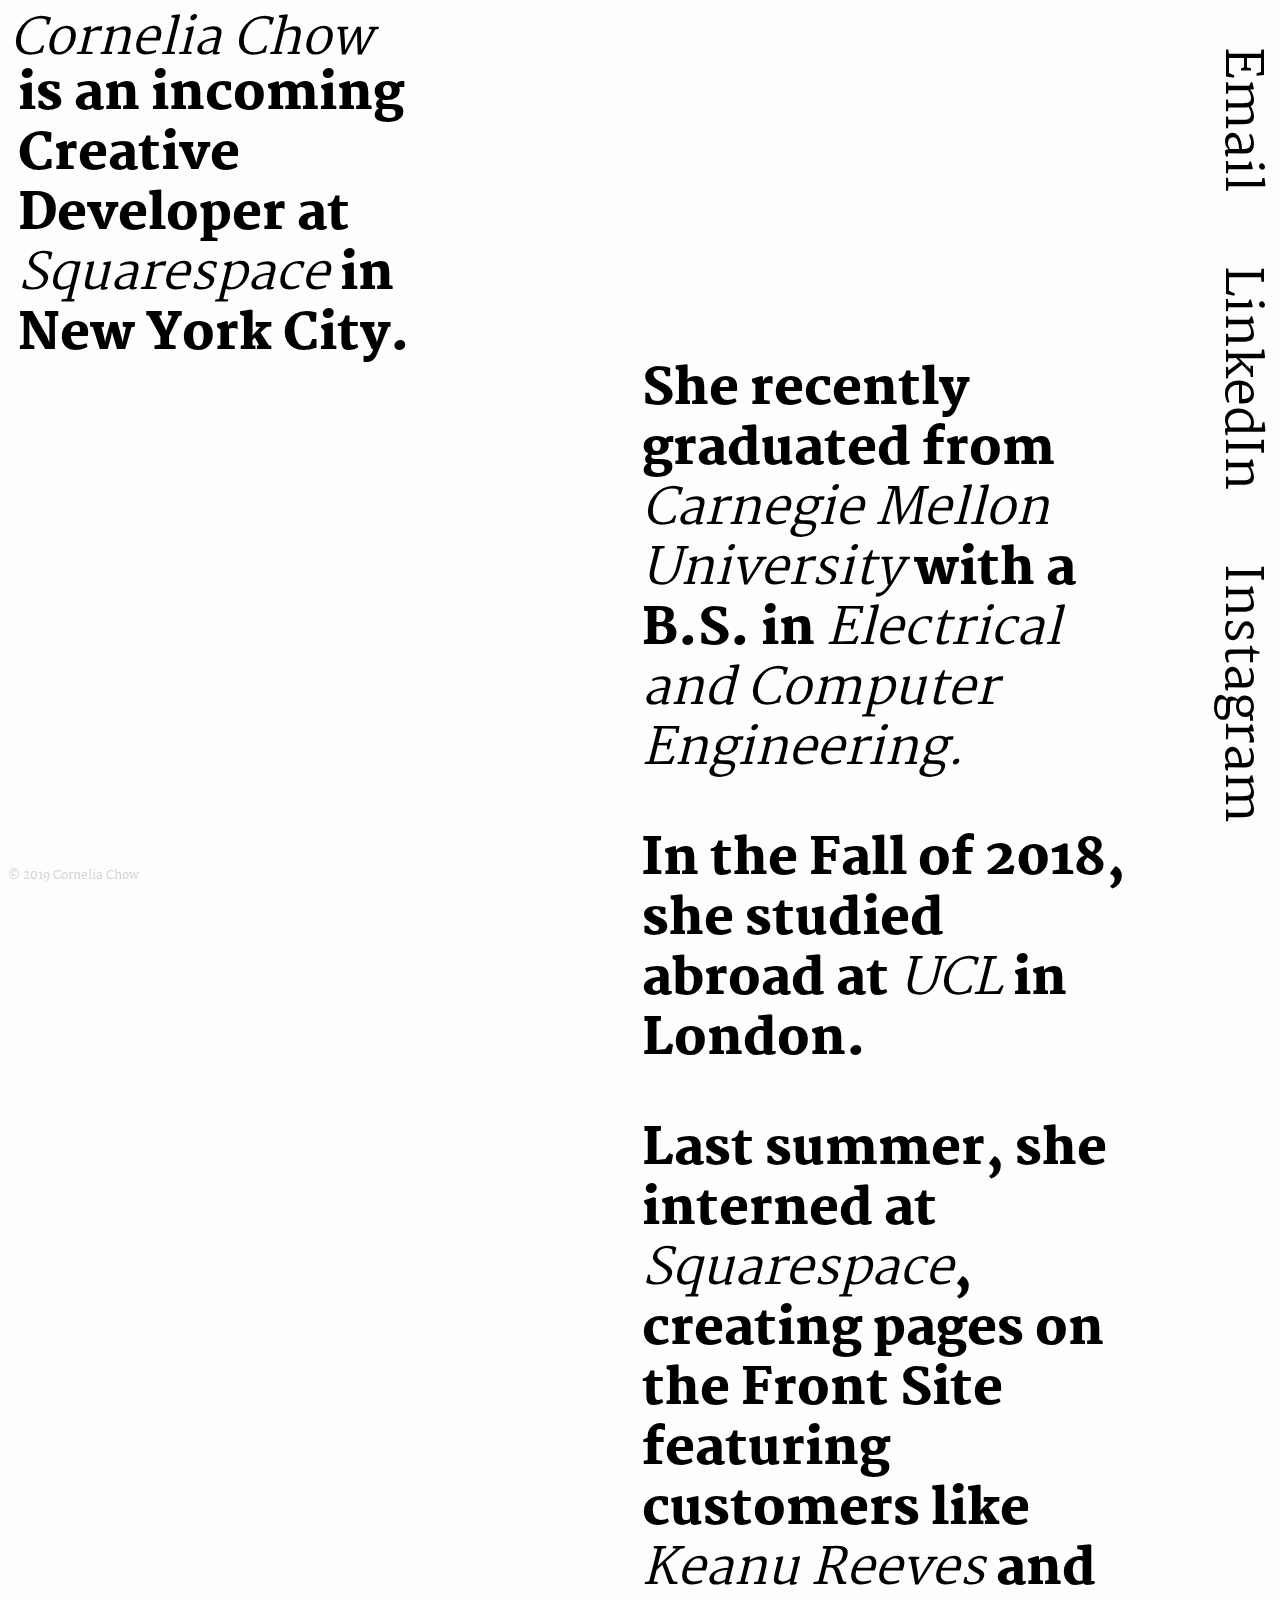
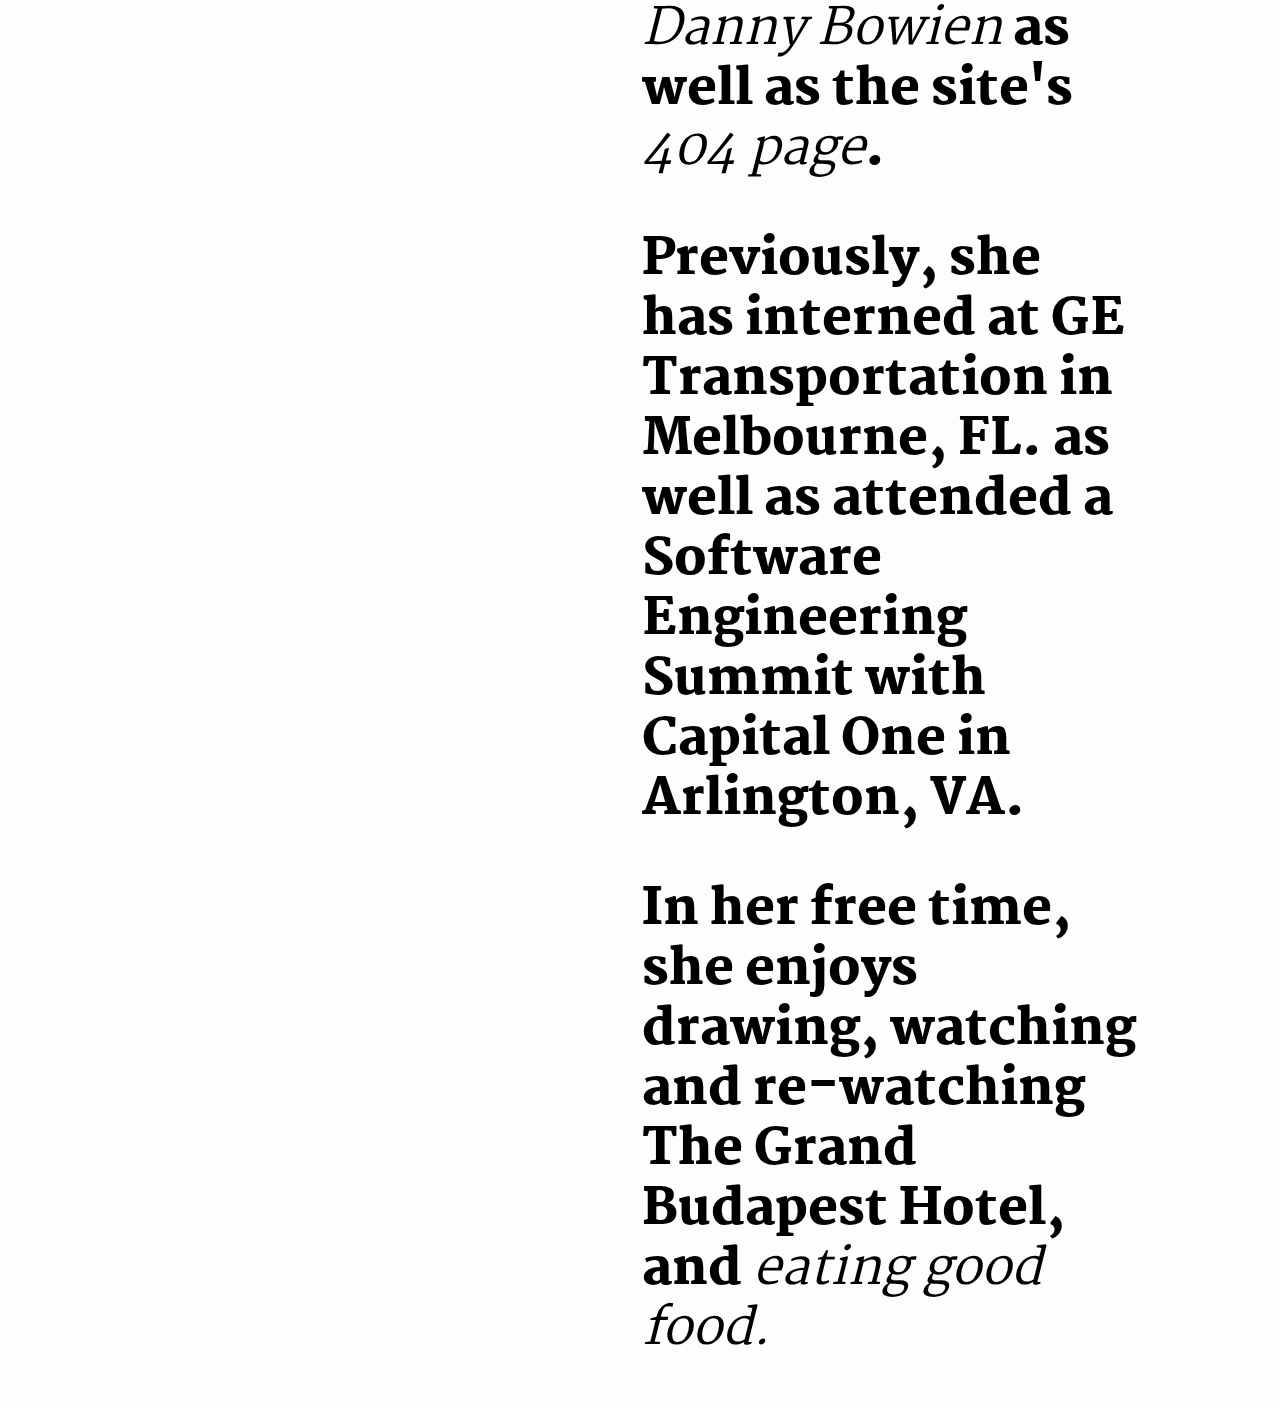
==== commit 6760d12b: "remove education details temporarily" ====
--- a/index.html
+++ b/index.html
@@ -31,8 +31,8 @@
 
       <div class="column-right">
         <div class="body-content">
-          <p>She recently graduated from <a href="https://www.cmu.edu">Carnegie Mellon University</a> with a B.S. in <a href="https://www.ece.cmu.edu/">Electrical and Computer Engineering.</a>
-            Finishing off her degree with a Senior Design Capstone project that aimed to replace hired cameramen at small social functionings, her team received recognition from Apple and showcased their work to engineers at Apple Headquarters in Cupertino.</p>
+          <p>She recently graduated from <a href="https://www.cmu.edu">Carnegie Mellon University</a> with a B.S. in <a href="https://www.ece.cmu.edu/">Electrical and Computer Engineering.</a></p>
+            <!-- Finishing off her degree with a Senior Design Capstone project that aimed to replace hired cameramen at small social functionings, her team received recognition from Apple and showcased their work to engineers at Apple Headquarters in Cupertino.</p> -->
         </div>
 
         <div class="body-content">
@@ -49,7 +49,7 @@
         </div>
 
         <div class="body-content">
-          <p>In her free time, she enjoys drawing, lettering, watching and re-watching The Grand Budapest Hotel, and <a href="https://www.instagram.com/cornandotherfoods">eating good food.</a></p>
+          <p>In her free time, she enjoys drawing, watching and re-watching The Grand Budapest Hotel, and <a href="https://www.instagram.com/cornandotherfoods">eating good food.</a></p>
         </div>
       </div>
 
